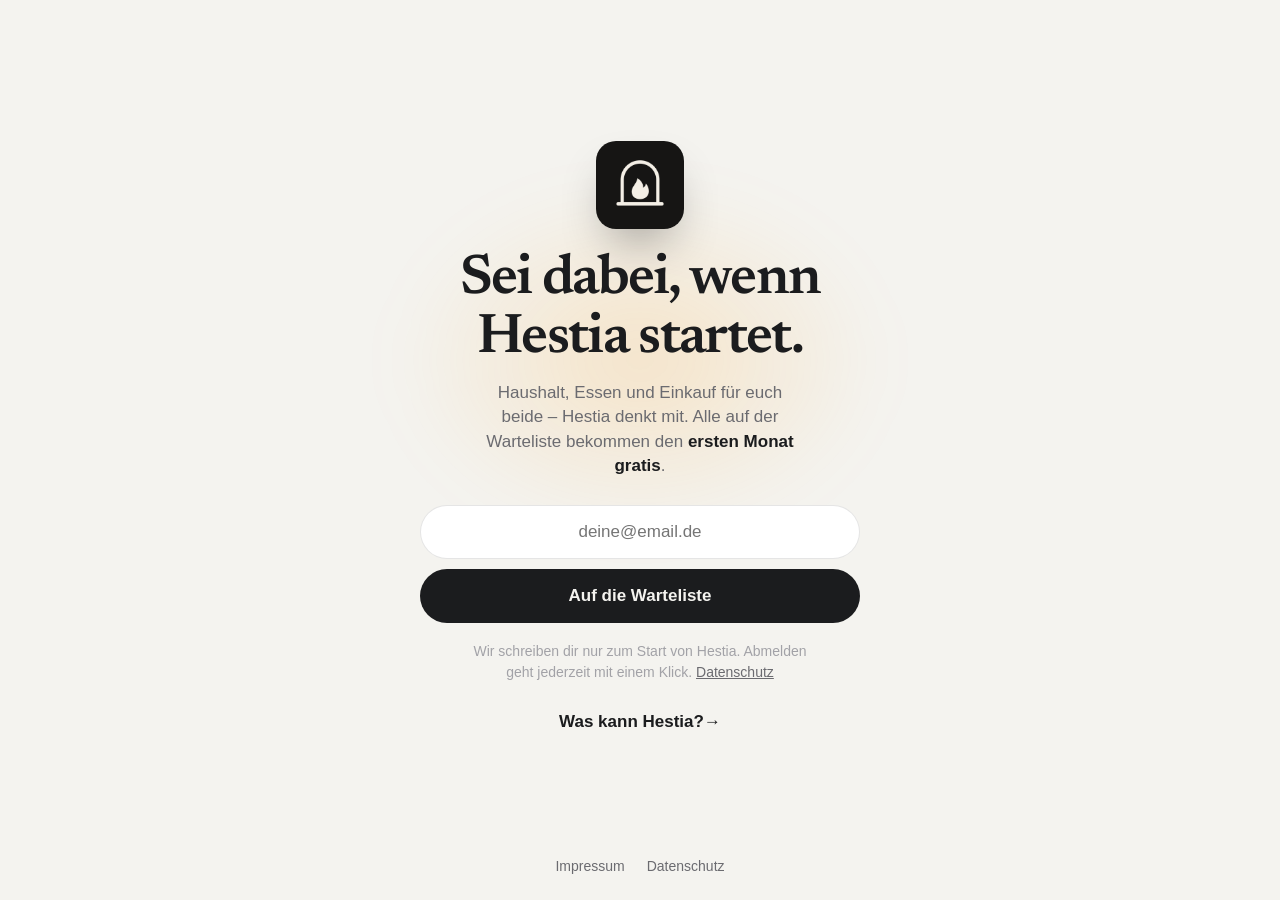
==== warteliste/index.html @ f1ce9080 "Warteliste: Formular (Brevo, Double-Opt-in), Mini-Seite /warteliste, Datenschutzerklärung ergänzt" ====
<!doctype html>
<html lang="de">
<head>
  <meta charset="utf-8">
  <meta name="viewport" content="width=device-width, initial-scale=1, viewport-fit=cover">
  <title>Hestia · Warteliste</title>
  <meta name="description" content="Trag dich auf die Warteliste für Hestia ein – die Haushalts-App, die mitdenkt. Erster Monat gratis.">
  <meta name="theme-color" content="#F4F3EF" media="(prefers-color-scheme: light)">
  <meta name="theme-color" content="#0E0F10" media="(prefers-color-scheme: dark)">
  <meta property="og:title" content="Hestia · Warteliste">
  <meta property="og:description" content="Damit nicht alles in einem Kopf liegt. Erster Monat gratis für alle auf der Warteliste.">
  <meta property="og:image" content="https://hestiahome.app/img/icon-512.png">
  <meta property="og:url" content="https://hestiahome.app/warteliste/">
  <link rel="icon" href="../img/favicon.png" type="image/png">
  <link rel="apple-touch-icon" href="../img/apple-touch-icon.png">
  <link rel="preload" href="../fonts/Newsreader-SemiBold.ttf" as="font" type="font/ttf" crossorigin>
  <link rel="stylesheet" href="../home.css?v=5">
  <style>
    html, body { min-height: 100%; }
    body { display: flex; flex-direction: column; min-height: 100svh; }
    .wl { position: relative; flex: 1; display: flex; flex-direction: column; align-items: center; justify-content: center; text-align: center; padding: 48px 20px 28px; overflow: hidden; }
    .wl > *:not(.final-glow) { position: relative; }
    .wl .final-glow { top: 42%; }
    .wl-icon { width: 88px; height: 88px; border-radius: 20px; box-shadow: 0 24px 50px -18px rgba(0, 0, 0, 0.45); }
    .wl h1 { font-family: var(--serif); font-weight: 600; font-size: clamp(34px, 9vw, 56px); line-height: 1.05; letter-spacing: -0.03em; margin: 22px 0 12px; max-width: 13ch; }
    .wl .lead { color: var(--sub); font-size: 17px; line-height: 1.45; max-width: 34ch; margin: 0 0 26px; }
    .wl .lead strong { color: var(--text); }
    .wl .wait { width: min(440px, 100%); }
    .wl .wait .pill { flex: 1 1 100%; height: 54px; font-size: 17px; }
    .wl .wait-input { flex-basis: 100%; height: 54px; text-align: center; }
    .follow { display: flex; gap: 10px; justify-content: center; flex-wrap: wrap; margin-top: 18px; }
    .follow a { display: inline-flex; align-items: center; gap: 8px; height: 44px; padding: 0 18px; border-radius: 999px; border: 1px solid var(--line-strong); background: var(--surface); color: var(--text); font-weight: 600; font-size: 15px; text-decoration: none; }
    .follow-hint { margin-top: 18px; color: var(--sub); font-size: 15px; }
    .wl-foot { display: flex; justify-content: center; gap: 22px; padding: 0 20px calc(22px + env(safe-area-inset-bottom)); font-size: 14px; color: var(--faint); }
    .wl-foot a { color: var(--sub); text-decoration: none; }
    .wl-more { margin-top: 26px; }
  </style>
</head>
<body>
<svg width="0" height="0" style="position:absolute" aria-hidden="true">
  <symbol id="mark" viewBox="0 0 64 64">
    <path d="M15 52 V29 A17 17 0 0 1 49 29 V52" fill="none" stroke="currentColor" stroke-width="3.2" stroke-linecap="round"/>
    <path d="M11 52 H53" stroke="currentColor" stroke-width="3.2" stroke-linecap="round"/>
    <path d="M32 47.5 C26.8 47.5 24 44.2 24 40.3 C24 35.6 28.4 33.2 29.6 27.5 C33.4 30 35.4 33.4 34.8 36.6 C36.4 35.8 37.4 34.3 37.6 32.6 C39.6 34.8 40.4 37.4 40.4 40 C40.4 44.2 37.2 47.5 32 47.5 Z" fill="currentColor"/>
  </symbol>
  <symbol id="check" viewBox="0 0 24 24"><path d="M6 12.5l4 4 8-9" fill="none" stroke="currentColor" stroke-width="2.6" stroke-linecap="round" stroke-linejoin="round"/></symbol>
</svg>

<main class="wl final" id="warteliste">
  <div class="final-glow" aria-hidden="true"></div>
  <img class="wl-icon" src="../img/icon-512.png" width="88" height="88" alt="Hestia App-Icon">
  <h1>Sei dabei, wenn Hestia startet.</h1>
  <p class="lead">Haushalt, Essen und Einkauf für euch beide – Hestia denkt mit. Alle auf der Warteliste bekommen den <strong>ersten Monat gratis</strong>.</p>

  <form class="wait" id="waitForm" novalidate>
    <label class="sr-only" for="waitEmail">E-Mail-Adresse</label>
    <input class="wait-input" id="waitEmail" name="EMAIL" type="email" inputmode="email" autocomplete="email" autocapitalize="off" spellcheck="false" placeholder="deine@email.de" required>
    <input class="wait-hp" name="email_address_check" type="text" tabindex="-1" autocomplete="off" aria-hidden="true">
    <button class="pill" type="submit">Auf die Warteliste</button>
    <p class="wait-error" id="waitError" role="alert" hidden></p>
  </form>

  <div class="wait-done" id="waitDone" role="status" hidden>
    <span class="wait-check"><svg><use href="#check"/></svg></span>
    <b>Fast geschafft.</b>
    <span>Bitte bestätige die E-Mail, die wir dir gerade geschickt haben. Erst dann stehst du auf der Liste.</span>
  </div>
  <div id="follow" hidden>
    <p class="follow-hint">Folg uns, damit du nichts verpasst:</p>
    <div class="follow">
      <a id="followIg" href="#" target="_blank" rel="noopener" hidden>Instagram</a>
      <a id="followTt" href="#" target="_blank" rel="noopener" hidden>TikTok</a>
    </div>
  </div>

  <p class="wait-note">Wir schreiben dir nur zum Start von Hestia. Abmelden geht jederzeit mit einem Klick. <a href="../datenschutz.html#warteliste">Datenschutz</a></p>
  <a class="textlink wl-more" href="../">Was kann Hestia?</a>
</main>

<footer class="wl-foot">
  <a href="../impressum.html">Impressum</a>
  <a href="../datenschutz.html">Datenschutz</a>
</footer>

<script>
  // Profile für „Folg uns“ (leer = Knopf ausgeblendet). Erst eintragen, wenn die Konten angelegt sind.
  const INSTAGRAM = '';   // z. B. 'https://www.instagram.com/hestiahome/'
  const TIKTOK = '';      // z. B. 'https://www.tiktok.com/@hestiahome'
  [['followIg', INSTAGRAM], ['followTt', TIKTOK]].forEach(([id, url]) => { if (url) { const a = document.getElementById(id); a.href = url; a.hidden = false; } });
  // „Folg uns“ erscheint nach dem Eintragen bzw. nach der Bestätigung, sofern ein Profil hinterlegt ist.
  new MutationObserver(() => {
    if (!document.getElementById('waitDone').hidden && (INSTAGRAM || TIKTOK)) document.getElementById('follow').hidden = false;
  }).observe(document.getElementById('waitDone'), { attributes: true, attributeFilter: ['hidden'] });
</script>
<script src="../waitlist.js?v=2" defer></script>
</body>
</html>
---- home.css ----
/* Hestia Startseite. Werte aus dem App-Design „Wärme“ (src/lib/theme.ts). */
@font-face {
  font-family: 'Newsreader';
  src: url('fonts/Newsreader-SemiBold.ttf') format('truetype');
  font-weight: 600;
  font-display: swap;
}

:root {
  --bg: #F4F3EF;
  --surface: #FFFFFF;
  --line: rgba(0, 0, 0, 0.06);
  --line-strong: rgba(0, 0, 0, 0.1);
  --text: #1B1C1E;
  --sub: #6B6B70;
  --faint: #A2A2A7;
  --accent: #1B1C1E;
  --on-accent: #F4F3EF;
  --indigo: #5856D6;
  --teal: #30B0C7;
  --pink: #FF2D55;
  --green: #34C759;
  --green-ink: #248A3D;
  --green-soft: rgba(52, 199, 89, 0.14);
  --orange: #FF9500;
  --orange-ink: #B36800;
  --orange-soft: rgba(255, 149, 0, 0.14);
  --red: #FF3B30;
  --red-soft: rgba(255, 59, 48, 0.12);
  --protein: #AF52DE;
  --track: rgba(0, 0, 0, 0.07);
  --phone: #1A1A1C;
  --flame: rgba(255, 149, 0, 0.16);
  --ease: cubic-bezier(0.16, 1, 0.3, 1);
  --serif: 'Newsreader', 'Iowan Old Style', Georgia, serif;
  --sans: -apple-system, BlinkMacSystemFont, 'SF Pro Text', 'Helvetica Neue', sans-serif;
  --r-card: 22px;
  --r-phone: 50px;
  color-scheme: light dark;
}
@media (prefers-color-scheme: dark) {
  :root {
    --bg: #0E0F10;
    --surface: #18191B;
    --line: rgba(255, 255, 255, 0.07);
    --line-strong: rgba(255, 255, 255, 0.12);
    --text: #F2F0EA;
    --sub: #9A9AA0;
    --faint: #5E5E63;
    --accent: #F2F0EA;
    --on-accent: #0E0F10;
    --indigo: #5E5CE6;
    --teal: #40C8E0;
    --pink: #FF375F;
    --green: #30D158;
    --green-ink: #30D158;
    --green-soft: rgba(48, 209, 88, 0.2);
    --orange: #FF9F0A;
    --orange-ink: #FFB340;
    --orange-soft: rgba(255, 159, 10, 0.2);
    --red: #FF453A;
    --red-soft: rgba(255, 69, 58, 0.2);
    --protein: #BF5AF2;
    --track: rgba(255, 255, 255, 0.09);
    --phone: #2A2A2D;
    --flame: rgba(255, 159, 10, 0.12);
  }
}

* { box-sizing: border-box; }
html { -webkit-text-size-adjust: 100%; scroll-behavior: smooth; scroll-padding-top: 84px; }
body {
  margin: 0;
  background: var(--bg);
  color: var(--text);
  font: 17px/1.55 var(--sans);
  -webkit-font-smoothing: antialiased;
  overflow-x: hidden;
}
a { color: inherit; }
button { font: inherit; color: inherit; background: none; border: 0; padding: 0; cursor: pointer; -webkit-tap-highlight-color: transparent; }
svg { display: block; }
.num { font-variant-numeric: tabular-nums; }
.muted { color: var(--sub); font-size: 14px; }
.center { text-align: center; }

/* ---------- Typografie ---------- */
.display {
  font-family: var(--serif);
  font-weight: 600;
  font-size: clamp(48px, 7.4vw, 104px);
  line-height: 1.02;
  letter-spacing: -0.035em;
  margin: 0 0 28px;
}
.display em { font-style: normal; position: relative; white-space: nowrap; }
.display em::after {
  content: '';
  position: absolute;
  left: 2%; right: 4%; bottom: 0.04em;
  height: 0.07em;
  border-radius: 99px;
  background: linear-gradient(90deg, var(--indigo), var(--teal), var(--pink));
  transform-origin: left;
  transform: scaleX(0);
  animation: underline 0.9s var(--ease) 1.1s forwards;
}
@keyframes underline { to { transform: scaleX(1); } }
.display .line { display: block; overflow: hidden; padding-bottom: 0.08em; }
.display .line > span { display: inline-block; transform: translateY(105%); animation: rise 1s var(--ease) forwards; }
.display .line:nth-child(2) > span { animation-delay: 0.12s; }
@keyframes rise { to { transform: none; } }

.display-2 { font-family: var(--serif); font-weight: 600; font-size: clamp(40px, 5.6vw, 72px); line-height: 1.05; letter-spacing: -0.03em; margin: 24px 0 12px; }
.h2 { font-family: var(--serif); font-weight: 600; font-size: clamp(34px, 4.2vw, 56px); line-height: 1.06; letter-spacing: -0.028em; margin: 0 0 18px; }
.lead { font-size: clamp(18px, 1.6vw, 21px); color: var(--sub); max-width: 30ch; margin: 0 0 32px; line-height: 1.5; }
.body { color: var(--sub); max-width: 52ch; margin: 0 0 20px; }
.eyebrow { display: block; font-size: 12px; font-weight: 600; letter-spacing: 0.08em; text-transform: uppercase; color: var(--sub); margin-bottom: 14px; }

/* ---------- Knöpfe ---------- */
.pill {
  display: inline-flex; align-items: center; justify-content: center;
  height: 52px; padding: 0 28px;
  border-radius: 999px;
  background: var(--accent); color: var(--on-accent);
  font-weight: 600; font-size: 17px; text-decoration: none; white-space: nowrap;
  transition: transform 0.2s var(--ease), opacity 0.2s;
}
.pill:hover { transform: translateY(-1px); }
.pill:active { transform: scale(0.97); }
.pill-small { height: 38px; padding: 0 18px; font-size: 15px; }
.textlink { color: var(--text); font-weight: 600; text-decoration: none; transition: opacity 0.2s; }
.textlink::after { content: ' →'; display: inline-block; transition: transform 0.2s var(--ease); }
.textlink:hover::after { transform: translateX(3px); }
.textlink:active { opacity: 0.5; }
.cta-row { display: flex; align-items: center; gap: 26px; flex-wrap: wrap; }

/* ---------- Navigation ---------- */
.nav {
  position: fixed; top: 0; left: 0; right: 0; z-index: 50;
  display: flex; align-items: center; gap: 28px;
  height: 68px; padding: 0 max(20px, calc((100vw - 1240px) / 2));
  transition: background 0.3s, border-color 0.3s, height 0.3s var(--ease);
  border-bottom: 1px solid transparent;
}
.nav.scrolled {
  height: 58px;
  background: color-mix(in srgb, var(--bg) 78%, transparent);
  backdrop-filter: saturate(180%) blur(20px);
  -webkit-backdrop-filter: saturate(180%) blur(20px);
  border-bottom-color: var(--line);
}
.nav-brand { display: flex; align-items: center; gap: 8px; text-decoration: none; font-family: var(--serif); font-weight: 600; font-size: 22px; letter-spacing: -0.01em; }
.nav-mark { width: 28px; height: 28px; }
.nav-links { display: flex; gap: 26px; margin-left: auto; font-size: 15px; }
.nav-links a { text-decoration: none; color: var(--sub); transition: color 0.2s; }
.nav-links a:hover { color: var(--text); }

/* ---------- Abschnitte ---------- */
main { overflow-x: clip; }
.sec { max-width: 1240px; margin: 0 auto; padding: clamp(80px, 12vw, 160px) 20px; }

/* ---------- Hero ---------- */
.hero {
  position: relative;
  max-width: 1240px; margin: 0 auto;
  padding: 96px 20px 48px;
  display: grid; grid-template-columns: 1.1fr 0.9fr; align-items: center; gap: 40px;
}
.hero-copy { position: relative; z-index: 2; }
.hero-glow {
  position: absolute; z-index: 0; right: -10%; top: 6%;
  width: 760px; height: 760px; border-radius: 50%;
  background:
    radial-gradient(closest-side at 46% 54%, var(--flame), transparent 70%),
    radial-gradient(closest-side at 64% 40%, color-mix(in srgb, var(--indigo) 16%, transparent), transparent 70%),
    radial-gradient(closest-side at 36% 36%, color-mix(in srgb, var(--teal) 14%, transparent), transparent 70%);
  filter: blur(20px);
  animation: breathe 9s ease-in-out infinite alternate;
  pointer-events: none;
}
@keyframes breathe { from { transform: scale(0.94) rotate(0deg); } to { transform: scale(1.06) rotate(12deg); } }
.hero-stage { position: relative; z-index: 1; display: flex; justify-content: center; perspective: 1400px; }
.load { opacity: 0; transform: translateY(18px); animation: fadeup 0.9s var(--ease) var(--d, 0s) forwards; }
@keyframes fadeup { to { opacity: 1; transform: none; } }

/* ---------- Telefon ---------- */
.phone {
  position: relative;
  width: 320px; height: 660px; flex: none;
  border-radius: var(--r-phone);
  background: var(--phone);
  padding: 11px;
  box-shadow:
    0 0 0 1px rgba(255, 255, 255, 0.06) inset,
    0 50px 90px -30px rgba(40, 30, 10, 0.35),
    0 24px 40px -24px rgba(40, 30, 10, 0.3);
  transform-style: preserve-3d;
  transition: transform 0.6s var(--ease);
}
.island { position: absolute; z-index: 3; top: 22px; left: 50%; width: 92px; height: 27px; margin-left: -46px; border-radius: 20px; background: #000; }
.screen {
  position: relative; height: 100%; overflow: hidden;
  border-radius: 40px;
  background: var(--bg);
  display: flex; flex-direction: column;
  font-size: 13px;
}
.status { display: flex; justify-content: space-between; align-items: center; height: 46px; padding: 0 28px 0 34px; font-weight: 600; font-size: 14px; flex: none; }
.status-r { width: 44px; height: 11px; border-radius: 3px; background: linear-gradient(90deg, var(--text) 0 62%, transparent 62%); opacity: 0.85; mask: linear-gradient(90deg, #000 0 20%, transparent 20% 27%, #000 27%); -webkit-mask: linear-gradient(90deg, #000 0 20%, transparent 20% 27%, #000 27%); }
.scr-pad { padding: 6px 16px 0; flex: 1; overflow: hidden; }
.today-head { display: flex; justify-content: space-between; align-items: flex-start; margin: 6px 0 10px; }
.scr-title { font-family: var(--serif); font-weight: 600; font-size: 25px; line-height: 1.1; letter-spacing: -0.02em; }
.scr-meta { color: var(--sub); font-size: 12px; margin-top: 3px; }
.scr-group { font-size: 10.5px; font-weight: 600; letter-spacing: 0.04em; text-transform: uppercase; color: var(--sub); margin: 14px 2px 6px; }
.scr-group.split { display: flex; justify-content: space-between; }
.streak { color: var(--pink); letter-spacing: 0; }
.card { background: var(--surface); border: 1px solid var(--line); border-radius: 18px; padding: 12px 14px; }

.avatar {
  display: inline-flex; align-items: center; justify-content: center;
  width: 30px; height: 30px; border-radius: 50%;
  color: #fff; font-weight: 600; font-size: 13px;
  background: var(--c);
}
.avatar.sm { width: 32px; height: 32px; font-size: 13px; }
.av-indigo { --c: var(--indigo); }
.av-teal { --c: var(--teal); }
.av-pink { --c: var(--pink); }
.ringwrap { position: relative; display: inline-flex; align-items: center; justify-content: center; flex: none; }
.ringwrap > svg { position: absolute; inset: 0; transform: rotate(-90deg); overflow: visible; }
.ringwrap .rv { transition: stroke-dashoffset 1.2s var(--ease); }
.ringwrap .avatar { width: calc(100% - 16px); height: calc(100% - 16px); font-size: calc(var(--s, 46px) * 0.32); }

.eat-row { display: flex; align-items: center; gap: 12px; }
.eat-txt { flex: 1; }
.eat-kcal { font-size: 13px; color: var(--sub); }
.eat-kcal b { color: var(--text); font-size: 17px; font-weight: 600; }
.eat-kcal.big b { font-size: 34px; letter-spacing: -0.02em; }
.eat-kcal.over em { color: var(--orange-ink); font-style: normal; font-weight: 600; }
.protein { display: grid; gap: 4px; margin-top: 4px; font-size: 11px; color: var(--sub); }
.protein i { display: block; height: 3px; border-radius: 9px; background: var(--track); overflow: hidden; }
.protein i b { display: block; height: 100%; width: var(--w); background: var(--protein); border-radius: 9px; transform-origin: left; transform: scaleX(0); transition: transform 1.4s var(--ease) 0.3s; }
.in .protein i b, .hero .protein i b.go { transform: scaleX(1); }
.protein.lg { font-size: 14px; margin: 8px 0 22px; }
.protein.lg i { height: 5px; }
.supp { display: flex; align-items: center; gap: 8px; margin-top: 10px; padding-top: 10px; border-top: 1px solid var(--line); font-size: 12px; }
.dot-circle { width: 16px; height: 16px; border-radius: 50%; border: 1.5px solid var(--faint); }

.tiles { display: grid; grid-template-columns: 1fr 1fr; gap: 8px; }
.tile { position: relative; background: var(--surface); border: 1px solid var(--line); border-radius: 18px; padding: 12px; display: grid; justify-items: start; gap: 2px; transition: box-shadow 0.6s var(--ease); }
.tile-name { font-weight: 600; font-size: 14px; margin-top: 6px; }
.tile-sub { color: var(--sub); font-size: 11.5px; }
.glow-teal-on { box-shadow: 0 0 0 1px color-mix(in srgb, var(--teal) 40%, transparent), 0 8px 26px -6px color-mix(in srgb, var(--teal) 45%, transparent); }
.tile.glow-indigo { box-shadow: 0 0 0 1px color-mix(in srgb, var(--indigo) 40%, transparent), 0 8px 26px -6px color-mix(in srgb, var(--indigo) 50%, transparent); }
.task-mini { display: flex; align-items: center; gap: 12px; margin-top: 8px; transition: opacity 0.4s, transform 0.4s var(--ease); }
.task-mini.gone { opacity: 0; transform: translateY(-6px) scale(0.98); }
.row-t { font-weight: 500; font-size: 14px; }

.circle {
  --cc: var(--indigo);
  width: 26px; height: 26px; flex: none; border-radius: 50%;
  border: 1.8px solid var(--faint);
  display: inline-flex; align-items: center; justify-content: center;
  color: #fff;
  transition: background 0.24s var(--ease), border-color 0.24s, transform 0.24s var(--ease);
}
.circle[data-c="teal"] { --cc: var(--teal); }
.circle[data-c="green"] { --cc: var(--green); }
.circle svg { width: 16px; height: 16px; opacity: 0; transform: scale(0.4); transition: all 0.24s var(--ease); }
.circle.done { background: var(--cc); border-color: var(--cc); }
.circle.done svg { opacity: 1; transform: none; }
.circle:active { transform: scale(0.88); }

.accessory { margin: 0 12px 6px; display: flex; gap: 6px; align-items: center; flex: none; }
.acc-ask { flex: 1; display: flex; align-items: center; gap: 7px; height: 40px; padding: 0 14px; border-radius: 99px; background: var(--surface); border: 1px solid var(--line); color: var(--sub); font-size: 13.5px; }
.acc-ask svg { width: 18px; height: 18px; color: var(--text); }
.acc-btn { width: 40px; height: 40px; border-radius: 50%; background: var(--surface); border: 1px solid var(--line); display: inline-flex; align-items: center; justify-content: center; flex: none; }
.acc-btn svg { width: 18px; height: 18px; }
.tabbar { display: grid; grid-template-columns: repeat(4, 1fr); text-align: center; padding: 8px 10px 22px; font-size: 10.5px; color: var(--faint); flex: none; }
.tabbar .on { color: var(--text); font-weight: 600; }

/* ---------- Kernfunktionen direkt unter dem Einstieg ---------- */
@property --p { syntax: '<number>'; inherits: false; initial-value: 0; }
.core { max-width: 1240px; margin: 0 auto; padding: 0 20px clamp(40px, 6vw, 80px); display: grid; grid-template-columns: 1fr 1fr; gap: 16px; }
.core-tile {
  display: flex; flex-direction: column; text-decoration: none;
  background: var(--surface); border: 1px solid var(--line); border-radius: var(--r-card);
  padding: 18px 18px 22px;
  transition: transform 0.3s var(--ease), box-shadow 0.3s var(--ease), opacity 0.9s var(--ease);
}
.core-tile:hover { transform: translateY(-4px); box-shadow: 0 24px 50px -28px rgba(40, 30, 10, 0.35); }
.core-tile:active { transform: scale(0.98); }
.core-tile h3 { font-family: var(--serif); font-weight: 600; font-size: 24px; letter-spacing: -0.015em; line-height: 1.15; margin: 18px 2px 6px; }
.core-tile p { margin: 0 2px; color: var(--sub); font-size: 15px; line-height: 1.5; }
.core-tile h3::after { content: ' →'; font-family: var(--sans); font-size: 18px; color: var(--faint); display: inline-block; transition: transform 0.2s var(--ease), color 0.2s; }
.core-tile:hover h3::after { transform: translateX(4px); color: var(--text); }
.core .reveal:nth-child(2) { transition-delay: 0.07s; }
.core .reveal:nth-child(3) { transition-delay: 0.14s; }
.core .reveal:nth-child(4) { transition-delay: 0.21s; }
.ct-vis { position: relative; height: 150px; border-radius: 16px; background: var(--bg); overflow: hidden; display: grid; place-items: center; }

.ct-voice { align-content: center; justify-items: stretch; gap: 8px; padding: 0 14px; }
.ct-bubble { justify-self: end; background: var(--accent); color: var(--on-accent); font-size: 14px; padding: 8px 12px; border-radius: 16px 16px 5px 16px; animation: ctIn 4.2s var(--ease) infinite; }
.ct-reply { justify-self: start; display: flex; align-items: center; gap: 8px; background: var(--surface); border: 1px solid var(--line); font-size: 14px; padding: 7px 12px 7px 8px; border-radius: 99px; animation: ctIn 4.2s var(--ease) 0.7s infinite; }
.ct-reply .ic { width: 20px; height: 20px; border-radius: 50%; background: var(--green); color: #fff; display: grid; place-items: center; }
.ct-reply .ic svg { width: 13px; height: 13px; }
@keyframes ctIn { 0%, 6% { opacity: 0; transform: translateY(10px) scale(0.96); } 16%, 80% { opacity: 1; transform: none; } 92%, 100% { opacity: 0; transform: translateY(-4px); } }

.ct-paper { position: relative; width: 74px; height: 104px; background: #FFFEFA; border-radius: 4px 4px 0 0; padding: 14px 10px; display: grid; gap: 7px; align-content: start; transform: rotate(-4deg); box-shadow: 0 14px 24px -14px rgba(40, 30, 10, 0.5); overflow: hidden; }
.ct-paper i { height: 4px; border-radius: 2px; background: #D6D3CB; }
.ct-paper i:nth-child(2n) { width: 70%; }
.ct-scan { position: absolute; left: 0; right: 0; height: 18px; background: linear-gradient(to bottom, transparent, color-mix(in srgb, var(--green) 45%, transparent), transparent); animation: ctScan 3s ease-in-out infinite; }
@keyframes ctScan { 0% { top: -20px; } 55%, 100% { top: 110px; } }
.ct-plus { position: absolute; right: 14px; bottom: 14px; background: var(--green-soft); color: var(--green-ink); font-weight: 600; font-size: 13px; padding: 5px 11px; border-radius: 99px; animation: ctPop 3s var(--ease) infinite; }
@keyframes ctPop { 0%, 50% { opacity: 0; transform: scale(0.6); } 62%, 90% { opacity: 1; transform: none; } 100% { opacity: 0; } }

.ct-rings { grid-auto-flow: column; gap: 18px; }
.cring { position: relative; width: 74px; height: 74px; border-radius: 50%; display: grid; place-items: center; animation: ctGlow 4s ease-out infinite; }
.cring::before { content: ''; position: absolute; inset: 0; border-radius: 50%; background: conic-gradient(var(--c) calc(var(--p) * 1%), var(--track) 0); -webkit-mask: radial-gradient(circle, transparent 31px, #000 31.5px); mask: radial-gradient(circle, transparent 31px, #000 31.5px); animation: ctFill 4s var(--ease) infinite; }
.cring.late::before { animation-delay: 0.5s; }
.cring.late { animation-delay: 0.5s; }
.cring .avatar { width: 52px; height: 52px; font-size: 18px; }
@keyframes ctFill { 0% { --p: 0; } 55%, 100% { --p: 100; } }
@keyframes ctGlow { 0%, 50% { box-shadow: 0 0 0 0 transparent; } 62% { box-shadow: 0 0 26px 2px color-mix(in srgb, var(--c) 60%, transparent); } 100% { box-shadow: 0 0 0 0 transparent; } }

.ct-plates { display: grid; grid-auto-flow: column; align-items: end; gap: 14px; }
.ct-food { grid-auto-flow: column; gap: 34px; padding-bottom: 6px; }
.ct-food .ct-plates span { width: 56px; height: 56px; }
.ct-food .ct-plus { right: auto; left: 50%; bottom: 12px; translate: -50% 0; }
.core-ai { grid-column: span 2; flex-direction: row; align-items: center; gap: 32px; }
.core-ai .ct-vis { flex: 1.1; height: 190px; }
.core-ai-text { flex: 1; padding-right: 12px; }
.core-ai-text .eyebrow { margin: 0 2px 6px; }
.core-ai h3 { margin-top: 0; font-size: 30px; }
.ct-reply.r2 { animation-delay: 1.2s; }
.ct-voice .ct-bubble { max-width: 80%; }
.ct-plates span { width: 64px; height: 64px; border-radius: 50%; border: 5px solid var(--c); background: color-mix(in srgb, var(--c) 14%, transparent); transform: scale(0.3); animation: ctPlate 3.6s cubic-bezier(0.34, 1.56, 0.64, 1) infinite; }
.ct-plates span:nth-child(2) { animation-delay: 0.15s; }
.ct-plates span:nth-child(3) { animation-delay: 0.3s; }
@keyframes ctPlate { 0% { transform: scale(0.3); opacity: 0.4; } 30%, 85% { transform: scale(var(--z)); opacity: 1; } 100% { transform: scale(0.3); opacity: 0.4; } }

/* ---------- Frag Hestia ---------- */
.hestia { display: grid; grid-template-columns: 1fr 1fr; gap: 60px; align-items: center; }
.facts { list-style: none; padding: 0; margin: 28px 0 0; display: grid; gap: 14px; max-width: 46ch; }
.facts li { padding-left: 22px; position: relative; color: var(--sub); }
.facts li::before { content: ''; position: absolute; left: 0; top: 0.6em; width: 10px; height: 2px; border-radius: 2px; background: var(--text); }
.facts b { color: var(--text); font-weight: 600; }
.hestia-stage { display: flex; justify-content: center; position: relative; }
.hestia-stage::before {
  content: ''; position: absolute; inset: 10% 0; border-radius: 50%;
  background: radial-gradient(closest-side, var(--flame), transparent 70%);
  filter: blur(30px);
}
.sheet-head { display: flex; align-items: center; gap: 8px; padding: 4px 18px 12px; font-family: var(--serif); font-weight: 600; font-size: 19px; border-bottom: 1px solid var(--line); flex: none; }
.sheet-mark { width: 24px; height: 24px; }
.sheet-done { margin-left: auto; font-family: var(--sans); font-size: 14px; font-weight: 600; }
.chat { flex: 1; overflow: hidden; display: flex; flex-direction: column; justify-content: flex-end; gap: 8px; padding: 14px 14px 10px; }
.bubble { align-self: flex-end; max-width: 82%; background: var(--accent); color: var(--on-accent); padding: 9px 13px; border-radius: 18px 18px 6px 18px; font-size: 13.5px; line-height: 1.38; animation: pop 0.32s var(--ease); }
.action { display: flex; align-items: center; gap: 10px; background: var(--surface); border: 1px solid var(--line); border-radius: 16px; padding: 10px 12px; font-size: 13px; animation: pop 0.36s var(--ease) both; }
.action .ic { width: 22px; height: 22px; border-radius: 50%; background: var(--green); color: #fff; display: inline-flex; align-items: center; justify-content: center; flex: none; }
.action .ic svg { width: 14px; height: 14px; }
.action .ic.ink { background: var(--accent); color: var(--on-accent); }
.action .t { flex: 1; }
.action .t small { display: block; color: var(--sub); font-size: 11.5px; }
.action .undo { color: var(--sub); font-size: 12px; }
.answer { font-size: 13.5px; line-height: 1.45; padding: 2px 4px; animation: pop 0.36s var(--ease) both; }
.recipe-mini { display: flex; gap: 10px; align-items: center; background: var(--surface); border: 1px solid var(--line); border-radius: 16px; padding: 8px; animation: pop 0.4s var(--ease) both; }
.recipe-mini .rc-img { width: 54px; height: 54px; flex: none; border-radius: 12px; }
.recipe-mini b { display: block; font-size: 13.5px; }
.recipe-mini span { font-size: 11.5px; color: var(--sub); }
@keyframes pop { from { opacity: 0; transform: translateY(8px) scale(0.98); } to { opacity: 1; transform: none; } }
.composer { display: flex; align-items: center; gap: 10px; margin: 0 12px 26px; height: 46px; padding: 0 4px 0 14px; border-radius: 99px; background: var(--surface); border: 1px solid var(--line); flex: none; }
.composer-txt { flex: 1; color: var(--sub); font-size: 13.5px; white-space: nowrap; overflow: hidden; text-overflow: ellipsis; }
.composer-txt.typing { color: var(--text); }
.wave { display: flex; gap: 2.5px; align-items: center; height: 20px; }
.wave i { width: 3px; height: 100%; border-radius: 3px; background: var(--text); transform: scaleY(0.25); }
.wave.on i { animation: wave 0.9s ease-in-out infinite; }
.wave i:nth-child(2) { animation-delay: -0.2s; } .wave i:nth-child(3) { animation-delay: -0.45s; }
.wave i:nth-child(4) { animation-delay: -0.1s; } .wave i:nth-child(5) { animation-delay: -0.6s; }
.wave i:nth-child(6) { animation-delay: -0.35s; } .wave i:nth-child(7) { animation-delay: -0.75s; }
@keyframes wave { 0%, 100% { transform: scaleY(0.25); } 50% { transform: scaleY(1); } }
.acc-btn.stop { width: 38px; height: 38px; background: var(--accent); border: 0; }
.acc-btn.stop i { width: 11px; height: 11px; border-radius: 3px; background: var(--on-accent); }

/* ---------- Haushalt ---------- */
.chores-head { max-width: 760px; margin-bottom: 48px; }
.chores-board { display: grid; grid-template-columns: 1fr 1fr 0.8fr; gap: 16px; align-items: start; }
.pcard {
  --pc: var(--indigo);
  position: relative;
  background: var(--surface); border: 1px solid var(--line); border-radius: var(--r-card);
  padding: 20px;
  transition: box-shadow 0.7s var(--ease), transform 0.3s var(--ease);
}
.pcard[data-person="teal"] { --pc: var(--teal); }
.pcard.complete {
  box-shadow: 0 0 0 1.5px color-mix(in srgb, var(--pc) 55%, transparent), 0 18px 50px -12px color-mix(in srgb, var(--pc) 55%, transparent);
  animation: bounce 0.5s cubic-bezier(0.34, 1.56, 0.64, 1);
}
@keyframes bounce { 40% { transform: scale(1.02); } }
.pcard-top { display: flex; align-items: center; gap: 14px; margin-bottom: 10px; }
.pcard-name { font-family: var(--serif); font-weight: 600; font-size: 24px; letter-spacing: -0.015em; line-height: 1.1; }
.pcard-sub { color: var(--sub); font-size: 15px; }
.thanks { margin-left: auto; font-size: 22px; color: var(--pink); opacity: 0; transform: scale(0.3); transition: all 0.4s cubic-bezier(0.34, 1.56, 0.64, 1); }
.pcard.complete .thanks { opacity: 1; transform: none; }
.tasks { list-style: none; margin: 0; padding: 0; }
.tasks li { display: flex; align-items: center; gap: 14px; padding: 12px 0; border-top: 1px solid var(--line); margin-left: 0; }
.tasks li:first-child { border-top: 0; }
.tasks .circle { width: 30px; height: 30px; --cc: var(--pc); }
.tasks .circle svg { width: 18px; height: 18px; }
.tasks li div { flex: 1; }
.tasks b { display: block; font-weight: 500; font-size: 16px; transition: color 0.3s; }
.tasks small { color: var(--sub); font-size: 13px; }
.tasks li.is-done b { color: var(--sub); }
.music { font-size: 12px; font-weight: 600; padding: 5px 10px; border-radius: 99px; border: 1px solid var(--line-strong); }
.chores-side { display: grid; gap: 16px; }
.side-card { background: var(--surface); border: 1px solid var(--line); border-radius: var(--r-card); padding: 20px; display: grid; gap: 6px; color: var(--sub); font-size: 15px; }
.side-big { font-family: var(--serif); font-size: 44px; line-height: 1; color: var(--pink); font-weight: 600; }
.fresh-label { display: flex; justify-content: space-between; align-items: baseline; }
.fresh-label b { color: var(--text); font-weight: 600; font-size: 16px; }
.fresh-label em { font-style: normal; font-size: 13px; color: var(--orange-ink); }
.fresh-bar { display: block; height: 6px; border-radius: 9px; background: var(--track); overflow: hidden; }
.fresh-bar b { display: block; height: 100%; width: var(--w); background: var(--green); border-radius: 9px; transform-origin: left; transform: scaleX(0); transition: transform 1.4s var(--ease) 0.4s; }
.in .fresh-bar b { transform: scaleX(1); }
.fresh-note { font-size: 13px; }
.chips { display: flex; flex-wrap: wrap; gap: 8px; margin-top: 28px; }
.chips span { padding: 8px 14px; border-radius: 99px; border: 1px solid var(--line-strong); font-size: 14px; color: var(--sub); }

/* ---------- Essen (Bento) ---------- */
.food-head { max-width: 680px; margin-bottom: 48px; }
.h3 { font-family: var(--serif); font-weight: 600; font-size: clamp(26px, 2.6vw, 34px); line-height: 1.12; letter-spacing: -0.02em; margin: 0 0 14px; }
.food .shop { margin-bottom: clamp(72px, 9vw, 120px); }
.bento-title { margin-bottom: 24px; }
.bento { display: grid; grid-template-columns: repeat(6, 1fr); grid-auto-rows: minmax(220px, auto); gap: 16px; }
.b { position: relative; overflow: hidden; background: var(--surface); border: 1px solid var(--line); border-radius: var(--r-card); padding: 24px; display: flex; flex-direction: column; gap: 18px; }
.b h3 { font-family: var(--serif); font-weight: 600; font-size: 24px; letter-spacing: -0.015em; line-height: 1.15; margin: 0 0 6px; }
.b p { margin: 0; color: var(--sub); font-size: 15px; max-width: 40ch; }
.b-cook { grid-column: span 4; grid-row: span 2; justify-content: space-between; }
.b-scan { grid-column: span 2; grid-row: span 2; background: #141516; color: #F2F0EA; border-color: transparent; }
.b-scan p { color: #9A9AA0; }
.b-protein { grid-column: span 2; }
.b-import { grid-column: span 2; }
.b-plan { grid-column: span 2; }

.cook { background: var(--bg); border-radius: 18px; padding: 20px; }
.cook-title { font-family: var(--serif); font-weight: 600; font-size: 20px; display: flex; justify-content: space-between; align-items: baseline; gap: 10px; flex-wrap: wrap; }
.cook-title span { font-family: var(--sans); font-weight: 500; font-size: 13px; color: var(--sub); }
.plates { display: grid; grid-template-columns: repeat(3, 1fr); gap: 12px; margin: 22px 0; }
.plate { display: grid; justify-items: center; gap: 2px; text-align: center; }
.plate b { font-size: 26px; font-weight: 600; margin-top: 10px; letter-spacing: -0.02em; }
.plate b::after { content: ' g'; font-size: 15px; color: var(--sub); font-weight: 500; }
.plate small { color: var(--sub); font-size: 12.5px; }
.plate small { visibility: visible; }
.timer { display: flex; align-items: center; gap: 10px; font-size: 14px; color: var(--sub); }
.timer b { color: var(--text); font-variant-numeric: tabular-nums; }
.timer-ring { width: 22px; height: 22px; border-radius: 50%; background: conic-gradient(var(--text) var(--t, 0deg), var(--track) 0); mask: radial-gradient(circle, transparent 7px, #000 7.5px); -webkit-mask: radial-gradient(circle, transparent 7px, #000 7.5px); }

.viewfinder { position: relative; flex: 1; min-height: 260px; border-radius: 16px; background: radial-gradient(120% 80% at 50% 30%, #2A2B2E, #121314); display: grid; place-items: center; overflow: hidden; }
.corner { position: absolute; width: 26px; height: 26px; border: 3px solid #F2F0EA; }
.corner.tl { top: 22%; left: 16%; border-right: 0; border-bottom: 0; border-radius: 10px 0 0 0; }
.corner.tr { top: 22%; right: 16%; border-left: 0; border-bottom: 0; border-radius: 0 10px 0 0; }
.corner.bl { bottom: 30%; left: 16%; border-right: 0; border-top: 0; border-radius: 0 0 0 10px; }
.corner.br { bottom: 30%; right: 16%; border-left: 0; border-top: 0; border-radius: 0 0 10px 0; }
.barcode { width: 54%; height: 64px; margin-bottom: 40px; border-radius: 4px; background: repeating-linear-gradient(90deg, #F2F0EA 0 2px, transparent 2px 4px, #F2F0EA 4px 7px, transparent 7px 9px, #F2F0EA 9px 10px, transparent 10px 13px); opacity: 0.85; }
.scanline { position: absolute; left: 16%; right: 16%; top: 22%; height: 2px; background: var(--green); box-shadow: 0 0 14px 2px var(--green); animation: scan 2.4s ease-in-out infinite alternate; }
@keyframes scan { to { top: 69%; } }
.scan-result { position: absolute; left: 12px; right: 12px; bottom: 12px; background: rgba(24, 25, 27, 0.86); backdrop-filter: blur(10px); -webkit-backdrop-filter: blur(10px); border: 1px solid rgba(255, 255, 255, 0.08); border-radius: 14px; padding: 10px 12px; display: grid; font-size: 13px; transform: translateY(130%); transition: transform 0.6s var(--ease); }
.scan-result span { color: #9A9AA0; font-size: 12px; }
.b-scan.found .scan-result { transform: none; }
.b-scan.found .scanline { animation-play-state: paused; opacity: 0; transition: opacity 0.3s; }

.prot-big { margin-top: auto; }
.prot-big .over { margin-top: 2px; }
.prot-big .over b { font-size: 22px; }

.import { margin-top: auto; display: grid; gap: 10px; }
.url-pill { height: 40px; border-radius: 99px; background: var(--bg); border: 1px solid var(--line); display: flex; align-items: center; padding: 0 14px; font-size: 13px; color: var(--sub); overflow: hidden; white-space: nowrap; }
.caret { width: 1.5px; height: 16px; background: var(--text); margin-left: 1px; animation: blink 1s steps(1) infinite; }
@keyframes blink { 50% { opacity: 0; } }
.recipe-card { display: flex; gap: 12px; align-items: center; padding: 8px; border-radius: 16px; border: 1px solid var(--line); background: var(--surface); opacity: 0; transform: translateY(10px); transition: all 0.5s var(--ease); }
.recipe-card.show { opacity: 1; transform: none; }
.recipe-card b { display: block; font-size: 15px; }
.recipe-card span { display: block; font-size: 12px; color: var(--sub); }
.recipe-card .ok { color: var(--green-ink); font-weight: 600; }
.rc-img { width: 60px; height: 60px; flex: none; border-radius: 12px; background: radial-gradient(circle at 30% 30%, #FFB340 0 14%, transparent 15%), radial-gradient(circle at 68% 40%, #FF6B4A 0 12%, transparent 13%), radial-gradient(circle at 45% 70%, #F4F3EF 0 12%, transparent 13%), radial-gradient(circle at 72% 72%, #5FB15A 0 10%, transparent 11%), linear-gradient(135deg, #C46A2E, #8F3F1C); }

.week { margin-top: auto; display: grid; grid-template-columns: repeat(7, 1fr); gap: 4px; }
.day { display: grid; gap: 6px; justify-items: center; text-align: center; }
.day b { font-size: 12px; color: var(--sub); font-weight: 600; }
.day span { writing-mode: vertical-rl; transform: rotate(180deg); font-size: 12px; height: 96px; width: 100%; display: flex; align-items: center; justify-content: center; background: var(--bg); border-radius: 12px; padding: 8px 0; }
.day.today b { color: var(--text); }
.day.today span { background: var(--accent); color: var(--on-accent); }

/* ---------- Einkauf ---------- */
.shop { display: grid; grid-template-columns: 0.9fr 1.1fr; gap: 64px; align-items: start; }
.shop-list { position: sticky; top: 100px; }
.progress-card {
  display: flex; align-items: center; gap: 14px;
  background: var(--surface); border: 1px solid var(--line); border-radius: var(--r-card);
  padding: 16px 16px 16px 18px; margin-bottom: 12px;
  transition: box-shadow 0.7s var(--ease);
}
.progress-card > div:nth-child(2) { flex: 1; display: grid; }
.progress-card.complete { box-shadow: 0 0 0 1.5px color-mix(in srgb, var(--green) 55%, transparent), 0 18px 50px -12px color-mix(in srgb, var(--green) 50%, transparent); }
.pc-num { font-size: 13px; font-weight: 600; font-variant-numeric: tabular-nums; }
.pc-title { font-weight: 600; font-size: 17px; }
.pc-sub { color: var(--sub); font-size: 14px; }
.pc-btn { pointer-events: none; }
.shopitems { list-style: none; padding: 0 0 0 0; margin: 0; background: var(--surface); border: 1px solid var(--line); border-radius: var(--r-card); overflow: hidden; }
.shopitems li + li button { border-top: 1px solid var(--line); }
.shopitems button { display: flex; align-items: center; gap: 14px; width: 100%; padding: 14px 18px; text-align: left; transition: background 0.2s, opacity 0.3s; }
.shopitems button:active { background: var(--bg); }
.shopitems .circle { width: 28px; height: 28px; }
.si-name { font-weight: 500; font-size: 16px; flex: 1; transition: color 0.3s; }
.si-qty { color: var(--sub); font-size: 15px; font-variant-numeric: tabular-nums; }
.shopitems .is-done .si-name { color: var(--sub); text-decoration: line-through; text-decoration-color: var(--faint); }
.tag { font-size: 12px; font-weight: 600; padding: 3px 9px; border-radius: 99px; white-space: nowrap; }
.tag.orange { background: var(--orange-soft); color: var(--orange-ink); }
.tag.red { background: var(--red-soft); color: var(--red); }
.tag.green { background: var(--green-soft); color: var(--green-ink); }
.tag.sub { color: var(--sub); border: 1px solid var(--line-strong); font-weight: 500; }
.shop-copy { padding-top: 20px; }

.receipt-stage { display: grid; grid-template-columns: 0.85fr 1.15fr; gap: 20px; margin-top: 40px; align-items: center; }
.receipt {
  position: relative; overflow: hidden;
  background: #FFFEFA; color: #2A2A2A;
  font: 12px/1.7 ui-monospace, 'SF Mono', Menlo, monospace;
  padding: 22px 18px 26px;
  border-radius: 6px 6px 0 0;
  transform: rotate(-3deg);
  box-shadow: 0 30px 50px -24px rgba(40, 30, 10, 0.4);
  -webkit-mask: radial-gradient(8px at 50% 100%, transparent 98%, #000) 50% 100% / 16px 100% repeat-x;
  mask: radial-gradient(8px at 50% 100%, transparent 98%, #000) 50% 100% / 16px 100% repeat-x;
}
.rc-shop { display: block; text-align: center; letter-spacing: 0.3em; margin-bottom: 10px; }
.rc-line, .rc-sum { display: flex; justify-content: space-between; gap: 10px; }
.rc-line span:first-child { white-space: nowrap; overflow: hidden; text-overflow: ellipsis; }
.rc-sum { border-top: 1px dashed #999; margin-top: 8px; padding-top: 6px; font-weight: 700; }
.rc-scan { position: absolute; left: 0; right: 0; top: 0; height: 40px; background: linear-gradient(to bottom, transparent, color-mix(in srgb, var(--green) 30%, transparent), transparent); opacity: 0; }
.receipt-stage.run .rc-scan { animation: rscan 1.6s ease-in-out 2; }
@keyframes rscan { 0% { top: -40px; opacity: 1; } 100% { top: 100%; opacity: 1; } }
.pantry { list-style: none; padding: 6px 16px; margin: 0; background: var(--surface); border: 1px solid var(--line); border-radius: var(--r-card); }
.pantry li { display: grid; grid-template-columns: 1fr 54px auto; align-items: center; gap: 12px; padding: 11px 0; border-top: 1px solid var(--line); opacity: 0; transform: translateX(-14px); transition: opacity 0.5s var(--ease), transform 0.5s var(--ease); }
.pantry li:first-child { border-top: 0; }
.pantry b { display: block; font-weight: 500; font-size: 15px; }
.pantry small { color: var(--sub); font-size: 12.5px; }
.fill { display: block; height: 5px; border-radius: 9px; background: var(--track); overflow: hidden; }
.fill b { height: 100%; width: var(--w); background: var(--green); transform-origin: left; transform: scaleX(0); transition: transform 0.9s var(--ease) 0.2s; }
.receipt-stage.done .pantry li { opacity: 1; transform: none; }
.receipt-stage.done .fill b { transform: scaleX(1); }
.receipt-stage.done .pantry li:nth-child(2) { transition-delay: 0.1s; }
.receipt-stage.done .pantry li:nth-child(3) { transition-delay: 0.2s; }
.receipt-stage.done .pantry li:nth-child(4) { transition-delay: 0.3s; }
.receipt-stage.done .pantry li:nth-child(5) { transition-delay: 0.4s; }

/* ---------- Widgets ---------- */
.widgets-head { text-align: center; max-width: 720px; margin: 0 auto 56px; }
.widgets-head .body { margin-left: auto; margin-right: auto; }
.wall {
  display: grid; gap: 18px;
  grid-template-columns: 170px 360px 220px;
  grid-template-areas: "today quick lock" "siri siri next";
  justify-content: center;
  padding: 36px; border-radius: 40px;
  background:
    radial-gradient(60% 80% at 15% 20%, color-mix(in srgb, var(--indigo) 55%, #111), transparent 70%),
    radial-gradient(60% 80% at 85% 85%, color-mix(in srgb, var(--teal) 55%, #111), transparent 70%),
    radial-gradient(50% 60% at 70% 20%, color-mix(in srgb, var(--orange) 40%, #111), transparent 70%),
    #121214;
  color: #F2F0EA;
}
.w { border-radius: 26px; padding: 16px; background: rgba(28, 28, 30, 0.62); backdrop-filter: blur(24px) saturate(160%); -webkit-backdrop-filter: blur(24px) saturate(160%); border: 1px solid rgba(255, 255, 255, 0.1); }
.w-today { grid-area: today; display: grid; justify-items: center; align-content: center; text-align: center; gap: 2px; aspect-ratio: 1; padding: 12px; }
.w-today b { font-size: 22px; margin-top: 6px; line-height: 1; }
.w-today span { font-size: 12px; color: #9A9AA0; }
.w-today small { font-size: 11px; color: #C9A0F0; white-space: nowrap; }
.w-quick { grid-area: quick; position: relative; display: grid; gap: 10px; align-content: start; }
.wq-head { display: flex; justify-content: space-between; font-size: 14px; }
.wq-head span { color: #9A9AA0; font-variant-numeric: tabular-nums; }
.wq-grid { display: grid; grid-template-columns: 1fr 1fr; gap: 8px; }
.wq-grid button { height: 46px; border-radius: 14px; background: rgba(255, 255, 255, 0.1); font-weight: 600; font-size: 14px; transition: transform 0.2s var(--ease), background 0.2s; color: #F2F0EA; }
.wq-grid button:hover { background: rgba(255, 255, 255, 0.16); }
.wq-grid button:active { transform: scale(0.95); }
.wq-toast { position: absolute; inset: 0; border-radius: 26px; display: grid; place-items: center; font-size: 20px; font-weight: 600; background: rgba(28, 28, 30, 0.92); opacity: 0; pointer-events: none; transition: opacity 0.25s; }
.wq-toast.show { opacity: 1; }
.w-lock { grid-area: lock; background: transparent; border: 0; backdrop-filter: none; -webkit-backdrop-filter: none; display: grid; align-content: center; justify-items: center; gap: 10px; }
.lock-time { font-size: 64px; font-weight: 700; letter-spacing: -0.03em; line-height: 1; font-variant-numeric: tabular-nums; }
.lock-row { display: flex; gap: 12px; }
.gauge, .lockbtn { width: 52px; height: 52px; border-radius: 50%; display: grid; place-items: center; background: rgba(255, 255, 255, 0.14); backdrop-filter: blur(12px); -webkit-backdrop-filter: blur(12px); }
.gauge { background: conic-gradient(#F2F0EA calc(var(--p) * 1%), rgba(255, 255, 255, 0.16) 0); -webkit-mask: radial-gradient(circle, transparent 20px, #000 20.5px); mask: radial-gradient(circle, transparent 20px, #000 20.5px); position: relative; }
.gauge b { display: none; }
.lockbtn svg { width: 22px; height: 22px; }
.w-siri { grid-area: siri; position: relative; display: grid; gap: 8px; padding: 20px 90px 20px 22px; }
.siri-q { font-size: 14px; color: #9A9AA0; }
.siri-a { font-size: 19px; font-weight: 600; line-height: 1.3; }
.siri-orb { position: absolute; right: 22px; top: 50%; width: 48px; height: 48px; margin-top: -24px; border-radius: 50%; background: conic-gradient(from 0deg, #FF2D55, #FF9500, #30B0C7, #5856D6, #FF2D55); filter: blur(1px); animation: spin 4s linear infinite; }
.siri-orb::after { content: ''; position: absolute; inset: 5px; border-radius: 50%; background: rgba(18, 18, 20, 0.6); }
@keyframes spin { to { transform: rotate(360deg); } }
.w-next { grid-area: next; display: grid; gap: 4px; align-content: center; }
.w-next small { color: #9A9AA0; font-size: 12px; }
.w-next b { font-size: 16px; }
.w-next span { font-size: 12.5px; color: #C8C8CC; }
.w-cam { display: inline-flex !important; align-items: center; gap: 6px; margin-top: 6px; justify-self: start; padding: 6px 12px; border-radius: 99px; background: rgba(255, 255, 255, 0.12); font-weight: 600; }
.w-cam svg { width: 16px; height: 16px; }

/* ---------- Zu zweit ---------- */
.together { display: grid; grid-template-columns: 0.9fr 1.1fr; gap: 72px; align-items: center; }
.house-stage { display: grid; justify-items: center; gap: 26px; }
.house {
  width: clamp(200px, 26vw, 300px); aspect-ratio: 1; border-radius: 50%;
  display: grid; place-items: center; color: #fff;
  background: linear-gradient(135deg, var(--g1, #5856D6), var(--g2, #30B0C7));
  box-shadow: 0 40px 80px -30px color-mix(in srgb, var(--g1, #5856D6) 60%, transparent);
  transition: background 0.5s, box-shadow 0.5s;
  animation: float 6s ease-in-out infinite;
}
.house svg { width: 64%; height: 64%; }
@keyframes float { 50% { transform: translateY(-10px); } }
.swatches { display: flex; gap: 12px; }
.swatches button { width: 36px; height: 36px; border-radius: 50%; background: var(--c); box-shadow: 0 0 0 0 var(--bg), 0 0 0 0 var(--c); transition: box-shadow 0.24s var(--ease), transform 0.2s var(--ease); }
.swatches button.on { box-shadow: 0 0 0 3px var(--bg), 0 0 0 5px var(--c); }
.swatches button:active { transform: scale(0.9); }
.pairs { display: grid; grid-template-columns: 1fr 1fr; gap: 28px 32px; margin: 34px 0 0; }
.pairs dt { font-weight: 600; margin-bottom: 4px; }
.pairs dd { margin: 0; color: var(--sub); font-size: 15px; }

/* ---------- Privatsphäre ---------- */
.privacy .h2 { max-width: 16ch; margin-bottom: 40px; }
.priv-grid { display: grid; grid-template-columns: 1.4fr 1fr 1fr; grid-template-rows: auto auto; gap: 16px; }
.pv { background: var(--surface); border: 1px solid var(--line); border-radius: var(--r-card); padding: 26px; display: grid; gap: 8px; align-content: start; }
.pv b { font-family: var(--serif); font-weight: 600; font-size: 24px; letter-spacing: -0.015em; line-height: 1.15; }
.pv span { color: var(--sub); font-size: 15px; }
.pv-wide { grid-row: span 2; align-content: end; min-height: 320px; background:
  radial-gradient(70% 60% at 70% 20%, color-mix(in srgb, var(--teal) 18%, transparent), transparent 70%),
  radial-gradient(60% 60% at 20% 30%, color-mix(in srgb, var(--indigo) 14%, transparent), transparent 70%),
  var(--surface); }
.pv-wide b { font-size: clamp(30px, 3.4vw, 44px); }
.pv-dark { grid-column: span 2; background: var(--accent); color: var(--on-accent); border-color: transparent; }
.pv-dark span { color: color-mix(in srgb, var(--on-accent) 65%, transparent); }
.pv-dark .textlink { color: var(--on-accent); margin-top: 6px; }

/* ---------- Abschluss ---------- */
.final { position: relative; text-align: center; padding: clamp(100px, 14vw, 180px) 20px; display: grid; justify-items: center; overflow: hidden; }
.final-glow { position: absolute; left: 50%; top: 40%; width: 700px; height: 500px; margin: -250px 0 0 -350px; border-radius: 50%; background: radial-gradient(closest-side, var(--flame), transparent 70%); filter: blur(30px); }
.final > *:not(.final-glow) { position: relative; }
.final-icon { width: 112px; height: 112px; border-radius: 26px; box-shadow: 0 30px 60px -20px rgba(0, 0, 0, 0.45); }
.final .body { margin-bottom: 32px; }
/* Warteliste */
.final [hidden] { display: none !important; }
.sr-only { position: absolute; width: 1px; height: 1px; overflow: hidden; clip: rect(0 0 0 0); white-space: nowrap; }
.wait { display: flex; gap: 10px; width: min(520px, 100%); flex-wrap: wrap; justify-content: center; }
.wait-input { flex: 1 1 240px; min-width: 0; height: 52px; padding: 0 22px; border-radius: 999px; border: 1px solid var(--line-strong); background: var(--surface); color: var(--text); font: inherit; font-size: 17px; outline: none; transition: border-color 0.2s, box-shadow 0.2s; }
.wait-input:focus { border-color: var(--text); box-shadow: 0 0 0 4px var(--flame); }
.wait-input[aria-invalid="true"] { border-color: var(--red); }
.wait .pill { border: 0; cursor: pointer; font-family: inherit; }
.wait .pill[disabled] { opacity: 0.55; cursor: default; }
.wait-hp { position: absolute; left: -9999px; width: 1px; height: 1px; opacity: 0; }
.wait-error { flex-basis: 100%; margin: 4px 0 0; color: var(--red); font-size: 15px; }
.wait-note { margin: 18px 0 0; max-width: 46ch; color: var(--faint); font-size: 14px; line-height: 1.5; }
.wait-note a { color: var(--sub); }
.wait-done { display: grid; justify-items: center; gap: 6px; max-width: 40ch; animation: pop 0.4s var(--ease) both; }
.wait-done b { font-family: var(--serif); font-weight: 600; font-size: 28px; letter-spacing: -0.01em; margin-top: 6px; }
.wait-done span:last-child { color: var(--sub); }
.wait-check { width: 52px; height: 52px; border-radius: 50%; background: var(--green); color: #fff; display: inline-flex; align-items: center; justify-content: center; box-shadow: 0 0 0 8px var(--green-soft); }
.wait-check svg { width: 28px; height: 28px; }

.foot { max-width: 1240px; margin: 0 auto; padding: 32px 20px 48px; display: flex; justify-content: space-between; align-items: center; gap: 20px; flex-wrap: wrap; border-top: 1px solid var(--line); color: var(--sub); font-size: 15px; }
.foot-brand { display: flex; align-items: center; gap: 8px; font-family: var(--serif); font-weight: 600; font-size: 19px; color: var(--text); }
.foot-brand svg { width: 24px; height: 24px; }
.foot nav { display: flex; gap: 22px; }
.foot a { text-decoration: none; }
.foot a:hover { color: var(--text); }

/* ---------- Einblenden beim Scrollen ---------- */
.reveal { opacity: 0; transform: translateY(32px); transition: opacity 0.9s var(--ease), transform 0.9s var(--ease); }
.reveal.in { opacity: 1; transform: none; }
.bento .reveal:nth-child(2) { transition-delay: 0.08s; }
.bento .reveal:nth-child(3) { transition-delay: 0.14s; }
.bento .reveal:nth-child(4) { transition-delay: 0.2s; }
.bento .reveal:nth-child(5) { transition-delay: 0.26s; }
.priv-grid .reveal:nth-child(2) { transition-delay: 0.08s; }
.priv-grid .reveal:nth-child(3) { transition-delay: 0.16s; }
.priv-grid .reveal:nth-child(4) { transition-delay: 0.24s; }

/* ---------- Kleinere Bildschirme ---------- */
@media (max-width: 1080px) {
  .nav-links { display: none; }
  .nav .pill-small { margin-left: auto; }
  .chores-board { grid-template-columns: 1fr 1fr; }
  .chores-side { grid-column: span 2; grid-template-columns: 1fr 1fr; }
  .wall { grid-template-columns: 220px 1fr; grid-template-areas: "today quick" "lock next" "siri siri"; }
  .w-today { aspect-ratio: auto; }
}
@media (max-width: 900px) {
  .hero { grid-template-columns: 1fr; padding-top: 112px; gap: 56px; min-height: 0; }
  .hestia, .shop, .together { grid-template-columns: 1fr; gap: 48px; }
  .shop-list { position: static; order: 2; }
  .hestia-stage { order: 2; }
  .bento { grid-template-columns: 1fr 1fr; }
  .b-cook { grid-column: span 2; grid-row: auto; }
  .b-scan { grid-column: span 2; grid-row: auto; }
  .b-protein, .b-import, .b-plan { grid-column: span 1; }
  .b-plan { grid-column: span 2; }
  .priv-grid { grid-template-columns: 1fr 1fr; }
  .pv-wide { grid-column: span 2; grid-row: auto; min-height: 220px; }
}
@media (max-width: 640px) {
  body { font-size: 16px; }
  .core { grid-template-columns: 1fr; }
  .core-ai { grid-column: auto; flex-direction: column; align-items: stretch; gap: 0; }
  .core-ai .ct-vis { flex: none; height: 170px; }
  .core-ai-text { padding: 0; }
  .core-ai-text .eyebrow { margin-top: 18px; }
  .core-ai h3 { font-size: 24px; }
  .chores-board, .chores-side { grid-template-columns: 1fr; }
  .chores-side { grid-column: auto; }
  .bento { grid-template-columns: 1fr; }
  .b-cook, .b-scan, .b-protein, .b-import, .b-plan { grid-column: auto; }
  .plates { gap: 6px; }
  .plate b { font-size: 21px; }
  .receipt-stage { grid-template-columns: 1fr; }
  .receipt { max-width: 280px; justify-self: center; }
  .wall { grid-template-columns: 1fr 1fr; grid-template-areas: "today lock" "quick quick" "next next" "siri siri"; padding: 18px; border-radius: 30px; gap: 12px; }
  .w-today { aspect-ratio: auto; }
  .lock-time { font-size: 44px; }
  .lock-row { gap: 8px; }
  .gauge, .lockbtn { width: 44px; height: 44px; }
  .gauge { -webkit-mask: radial-gradient(circle, transparent 16px, #000 16.5px); mask: radial-gradient(circle, transparent 16px, #000 16.5px); }
  .w-siri { padding-right: 76px; }
  .pairs { grid-template-columns: 1fr; gap: 20px; }
  .priv-grid { grid-template-columns: 1fr; }
  .pv-wide, .pv-dark { grid-column: auto; }
  .phone { width: 300px; height: 620px; }
  .foot { flex-direction: column; align-items: flex-start; }
}

/* ---------- Bewegung reduzieren ---------- */
@media (prefers-reduced-motion: reduce) {
  html { scroll-behavior: auto; }
  *, *::before, *::after { animation-duration: 0.001s !important; animation-iteration-count: 1 !important; transition-duration: 0.001s !important; }
  .reveal, .load { opacity: 1; transform: none; }
  .display .line > span { transform: none; }
}
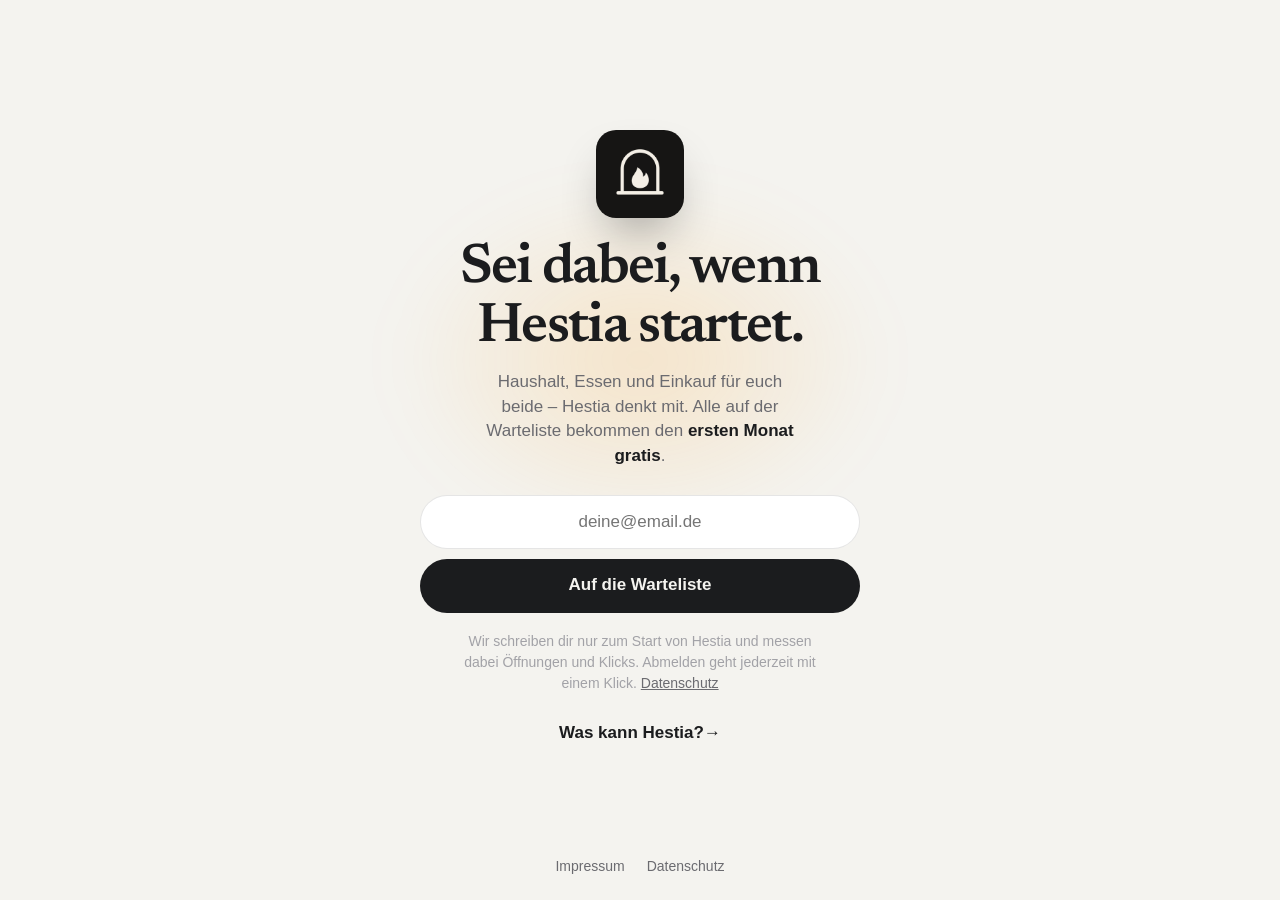
==== commit 63ad30ba: "Warteliste: Hinweis zur Erfolgsmessung (Öffnungen und Klicks)" ====
--- a/warteliste/index.html
+++ b/warteliste/index.html
@@ -73,7 +73,7 @@
     </div>
   </div>
 
-  <p class="wait-note">Wir schreiben dir nur zum Start von Hestia. Abmelden geht jederzeit mit einem Klick. <a href="../datenschutz.html#warteliste">Datenschutz</a></p>
+  <p class="wait-note">Wir schreiben dir nur zum Start von Hestia und messen dabei Öffnungen und Klicks. Abmelden geht jederzeit mit einem Klick. <a href="../datenschutz.html#warteliste">Datenschutz</a></p>
   <a class="textlink wl-more" href="../">Was kann Hestia?</a>
 </main>
 
